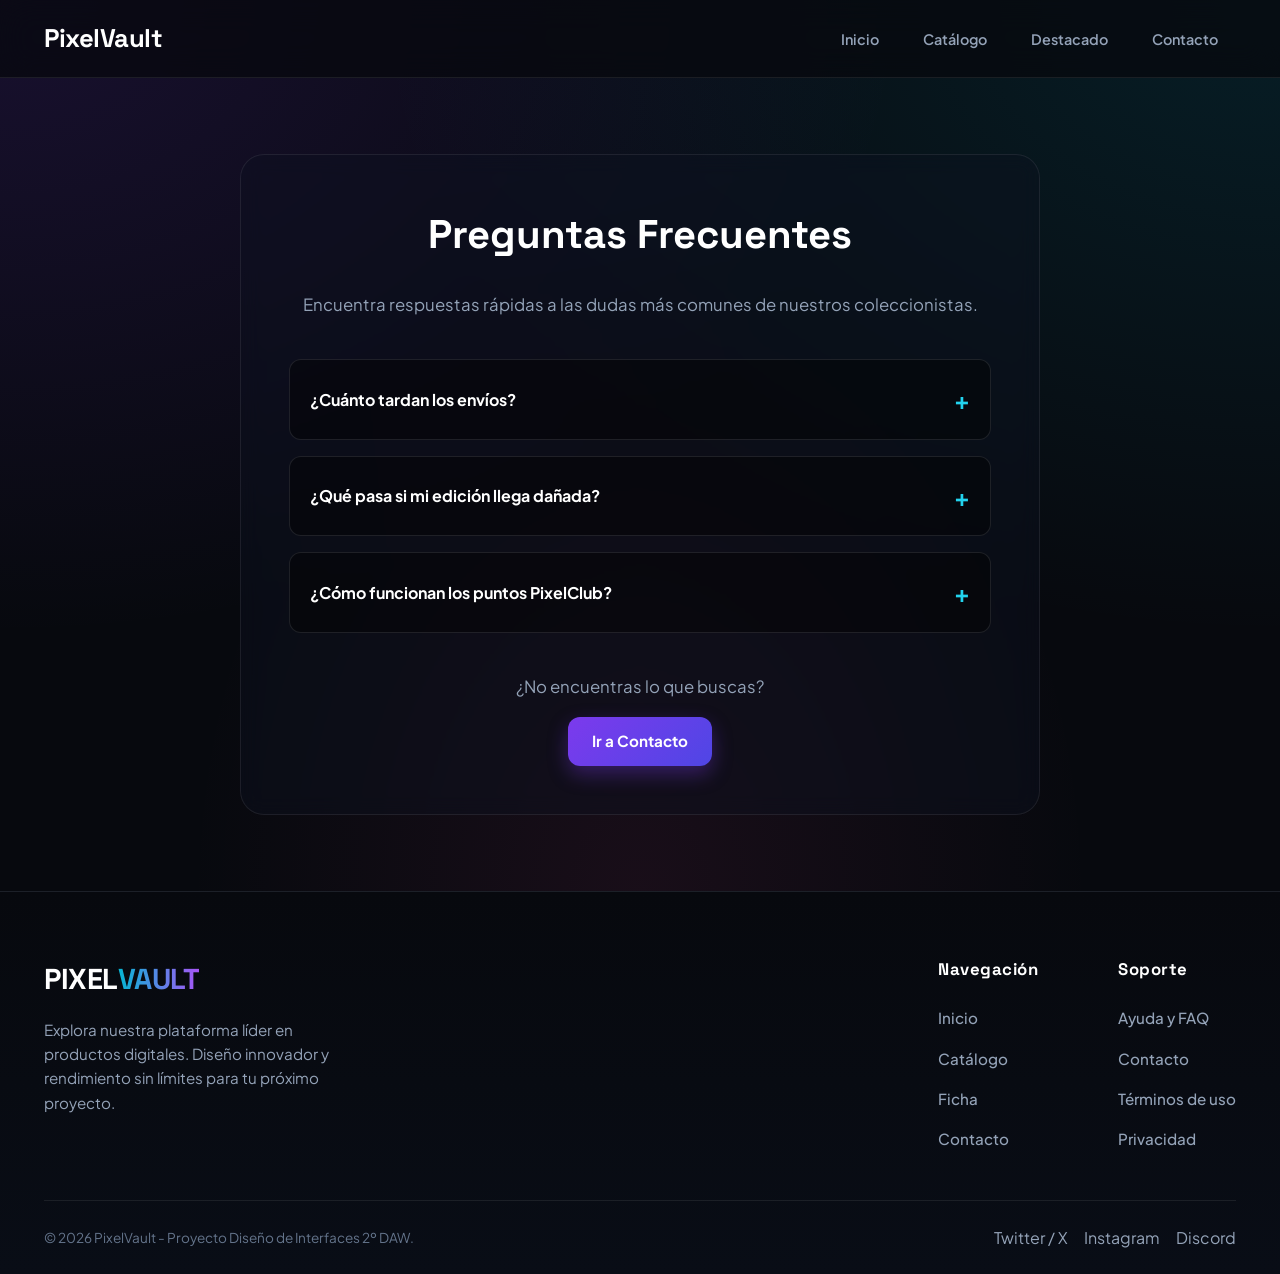
==== ayuda.html @ 0e4078a8 "ultimos cambios realizados" ====
<!DOCTYPE html>
<html lang="es">
<head>
  <meta charset="UTF-8">
  <meta name="viewport" content="width=device-width, initial-scale=1.0">
  <title>PixelVault - Ayuda y FAQ</title>
  <link rel="stylesheet" href="css/main.css">
</head>
<body>

  <header class="header">
    <div class="header__container">
      <a href="index.html" class="header__logo">PixelVault</a>
      <nav aria-label="Navegación principal">
        <ul class="header__nav-list">
          <li><a href="index.html" class="header__nav-link">Inicio</a></li>
          <li><a href="catalogo.html" class="header__nav-link">Catálogo</a></li>
          <li><a href="producto.html" class="header__nav-link">Destacado</a></li>
          <li><a href="contacto.html" class="header__nav-link">Contacto</a></li>
        </ul>
      </nav>
    </div>
  </header>

  
  <main class="main-container">
    <section class="text-section">
      <h1>Preguntas Frecuentes</h1>
      <p style="text-align: center; margin-bottom: 40px;">Encuentra respuestas rápidas a las dudas más comunes de nuestros coleccionistas.</p>

      <details class="faq-item">
        <summary>¿Cuánto tardan los envíos?</summary>
        <p>Todos nuestros envíos express garantizan la entrega en 24/48 horas laborables dentro de la península. Para envíos internacionales, el tiempo estimado es de 3 a 5 días.</p>
      </details>

      <details class="faq-item">
        <summary>¿Qué pasa si mi edición llega dañada?</summary>
        <p>Nuestras cajas cuentan con embalaje anti-golpes de triple capa. Sin embargo, si tu juego sufre algún daño durante el transporte, tienes nuestra Garantía Oficial de 3 Años para un reemplazo inmediato sin coste.</p>
      </details>

      <details class="faq-item">
        <summary>¿Cómo funcionan los puntos PixelClub?</summary>
        <p>Con cada compra acumulas un 5% del valor en puntos PixelClub. Podrás canjear este saldo como descuento en tus futuras reservas o compras dentro de la plataforma.</p>
      </details>

      <div style="text-align: center; margin-top: 40px;">
        <p>¿No encuentras lo que buscas?</p>
        <a href="contacto.html" class="button button--primary">Ir a Contacto</a>
      </div>
    </section>
  </main>
  
 
  <footer class="footer">
    <div class="footer__container">
      
      <div class="footer__top">
        <div class="footer__brand">
          <a href="index.html" class="footer__logo">PIXEL<span>VAULT</span></a>
          <p class="footer__desc">
            Explora nuestra plataforma líder en productos digitales. Diseño innovador y rendimiento sin límites para tu próximo proyecto.
          </p>
        </div>
        
        <div class="footer__links-grid">
          <div class="footer__nav">
            <h4 class="footer__nav-title">Navegación</h4>
            <a href="index.html" class="footer__link">Inicio</a>
            <a href="catalogo.html" class="footer__link">Catálogo</a>
            <a href="producto.html" class="footer__link">Ficha</a>
            <a href="contacto.html" class="footer__link">Contacto</a>
          </div>
          
          <div class="footer__nav">
            <h4 class="footer__nav-title">Soporte</h4>
            <a href="ayuda.html" class="footer__link">Ayuda y FAQ</a>
            <a href="contacto.html" class="footer__link">Contacto</a>
            <a href="terminos.html" class="footer__link">Términos de uso</a>
            <a href="privacidad.html" class="footer__link">Privacidad</a>
          </div>
        </div>
      </div>
      
      <div class="footer__bottom">
        <p class="footer__copy">&copy; 2026 PixelVault - Proyecto Diseño de Interfaces 2º DAW.</p>
        
        <div class="footer__socials">
          <a href="#" class="footer__social-link">Twitter / X</a>
          <a href="#" class="footer__social-link">Instagram</a>
          <a href="#" class="footer__social-link">Discord</a>
        </div>
      </div>
      
    </div>
  </footer>
</body>
</html>
---- css/main.css ----
/* ================= VARIABLES Y RESET ================= */
@import url('https://fonts.googleapis.com/css2?family=Plus+Jakarta+Sans:wght@400;500;600;700&family=Space+Grotesk:wght@700;800&display=swap');

* {
  margin: 0;
  padding: 0;
  box-sizing: border-box;
}

html {
  scroll-behavior: smooth;
}

body {
  font-family: 'Plus Jakarta Sans', system-ui, -apple-system, sans-serif;
  font-size: 16px;
  background-color: #07090e;
  background-image: 
    radial-gradient(at 0% 0%, rgba(124, 58, 237, 0.15) 0px, transparent 50%),
    radial-gradient(at 100% 0%, rgba(6, 182, 212, 0.12) 0px, transparent 50%),
    radial-gradient(at 50% 100%, rgba(236, 72, 153, 0.08) 0px, transparent 50%);
  background-attachment: fixed;
  color: #f8fafc;
  line-height: 1.6;
  min-height: 100vh;
  display: flex;
  flex-direction: column;
}

a { text-decoration: none; color: inherit; }
ul { list-style: none; }
img { max-width: 100%; display: block; }

.main-container {
  width: 100%;
  max-width: 1240px;
  margin: 0 auto;
  padding: 36px 24px;
  flex: 1;
}

/* ================= HEADER ================= */
.header {
  background-color: rgba(7, 9, 14, 0.75);
  backdrop-filter: blur(16px);
  -webkit-backdrop-filter: blur(16px);
  border-bottom: 1px solid rgba(255, 255, 255, 0.08);
  padding: 18px 0;
  position: sticky;
  top: 0;
  z-index: 1000;
}

.header__container {
  max-width: 1240px;
  margin: 0 auto;
  padding: 0 24px;
  display: flex;
  justify-content: space-between;
  align-items: center;
}

.header__logo {
  font-family: 'Space Grotesk', sans-serif;
  font-size: 1.6rem;
  font-weight: 800;
  letter-spacing: -0.5px;
  color: #ffffff;
  display: flex;
  align-items: center;
  gap: 8px;
}

.header__logo span {
  background: linear-gradient(90deg, #06b6d4, #a855f7);
  -webkit-background-clip: text;
  -webkit-text-fill-color: transparent;
}

.header__nav-list {
  display: flex;
  align-items: center;
  gap: 8px;
}

.header__nav-link {
  color: #94a3b8;
  font-weight: 600;
  font-size: 0.9rem;
  padding: 10px 18px;
  border-radius: 10px;
  transition: all 0.2s ease;
}

.header__nav-link:hover {
  color: #ffffff;
  background-color: rgba(255, 255, 255, 0.06);
}

.header__nav-link--active {
  color: #ffffff;
  background: linear-gradient(135deg, #7c3aed 0%, #4f46e5 100%);
  box-shadow: 0 4px 20px rgba(124, 58, 237, 0.45);
}

/* ================= HERO ================= */
.hero {
  position: relative;
  background: 
    radial-gradient(circle at 80% 20%, rgba(6, 182, 212, 0.2), transparent 40%),
    radial-gradient(circle at 20% 80%, rgba(124, 58, 237, 0.25), transparent 45%),
    linear-gradient(145deg, #111827 0%, #090d16 100%);
  border: 1px solid rgba(124, 58, 237, 0.35);
  border-radius: 24px;
  padding: 72px 32px;
  text-align: center;
  margin-bottom: 64px;
  box-shadow: 0 25px 60px rgba(0, 0, 0, 0.65), inset 0 1px 0 rgba(255, 255, 255, 0.1);
}

.hero__tag {
  display: inline-block;
  background: rgba(6, 182, 212, 0.15);
  color: #22d3ee;
  border: 1px solid rgba(6, 182, 212, 0.4);
  padding: 6px 16px;
  border-radius: 99px;
  font-size: 0.75rem;
  font-weight: 800;
  letter-spacing: 1.2px;
  text-transform: uppercase;
  margin-bottom: 24px;
}

.hero__title {
  font-family: 'Space Grotesk', sans-serif;
  font-size: 3.4rem;
  font-weight: 800;
  line-height: 1.1;
  max-width: 820px;
  margin: 0 auto 20px;
  color: #ffffff;
  letter-spacing: -1px;
}

.hero__subtitle {
  font-size: 1.15rem;
  color: #94a3b8;
  max-width: 640px;
  margin: 0 auto 36px;
}

.hero__actions {
  display: flex;
  justify-content: center;
  gap: 16px;
  margin-bottom: 48px;
  flex-wrap: wrap;
}

.hero__stats {
  display: flex;
  justify-content: center;
  gap: 64px;
  padding-top: 32px;
  border-top: 1px solid rgba(255, 255, 255, 0.08);
}

.hero__stat-item {
  display: flex;
  flex-direction: column;
  align-items: center;
}

.hero__stat-number {
  font-family: 'Space Grotesk', sans-serif;
  font-size: 2.2rem;
  font-weight: 800;
  color: #22d3ee;
  line-height: 1.1;
}

.hero__stat-label {
  font-size: 0.85rem;
  color: #94a3b8;
  font-weight: 500;
  text-transform: uppercase;
  letter-spacing: 1px;
  margin-top: 4px;
}

/* ================= BOTONES ================= */
.button {
  display: inline-flex;
  align-items: center;
  justify-content: center;
  padding: 12px 24px;
  border-radius: 12px;
  font-weight: 700;
  font-size: 0.95rem;
  cursor: pointer;
  border: none;
  transition: all 0.25s ease;
}

.button:hover { transform: translateY(-3px); }

.button--primary {
  background: linear-gradient(135deg, #7c3aed 0%, #4f46e5 100%);
  color: #ffffff;
  box-shadow: 0 8px 20px rgba(124, 58, 237, 0.35);
}
.button--primary:hover {
  box-shadow: 0 12px 28px rgba(124, 58, 237, 0.6);
  filter: brightness(1.1);
}

.button--secondary {
  background-color: rgba(6, 182, 212, 0.12);
  color: #22d3ee;
  border: 1px solid rgba(6, 182, 212, 0.35);
}
.button--secondary:hover {
  background-color: #06b6d4;
  color: #07090e;
  box-shadow: 0 8px 20px rgba(6, 182, 212, 0.35);
}

/* ================= SECCIONES Y GRID ================= */
.section { margin-bottom: 80px; }

.section__header {
  display: flex;
  justify-content: space-between;
  align-items: flex-end;
  margin-bottom: 32px;
  flex-wrap: wrap;
  gap: 16px;
}

.section__title {
  font-family: 'Space Grotesk', sans-serif;
  font-size: 2.2rem;
  font-weight: 800;
  color: #ffffff;
  letter-spacing: -0.5px;
}

.section__subtitle {
  color: #94a3b8;
  font-size: 1.05rem;
  margin-top: 8px;
}

.catalog-grid {
  display: grid;
  grid-template-columns: repeat(auto-fit, minmax(300px, 1fr));
  gap: 28px;
}

/* ================= CARDS ================= */
.card {
  background: linear-gradient(180deg, #131c31 0%, #0d1322 100%);
  border: 1px solid rgba(255, 255, 255, 0.08);
  border-radius: 20px;
  overflow: hidden;
  position: relative;
  display: flex;
  flex-direction: column;
  transition: all 0.3s ease;
  box-shadow: 0 10px 30px rgba(0, 0, 0, 0.45);
}
.card:hover {
  transform: translateY(-8px);
  border-color: rgba(34, 211, 238, 0.5);
  box-shadow: 0 20px 40px rgba(0, 0, 0, 0.7), 0 0 25px rgba(6, 182, 212, 0.15);
}
.card--destacada {
  border: 1.5px solid #8b5cf6;
  box-shadow: 0 10px 30px rgba(0,0,0,0.5), 0 0 30px rgba(139, 92, 246, 0.22);
}

.card__image {
  width: 100%;
  height: 220px;
  object-fit: cover;
  border-bottom: 1px solid rgba(255, 255, 255, 0.08);
}


.card__badge {
  position: absolute;
  top: 16px;
  right: 16px;
  padding: 6px 14px;
  border-radius: 20px;
  font-size: 0.75rem;
  font-weight: 800;
  text-transform: uppercase;
  letter-spacing: 0.5px;
  z-index: 10;
  box-shadow: 0 4px 10px rgba(0,0,0,0.3);
}
.card__badge--exclusivo { background: linear-gradient(90deg, #a855f7, #7c3aed); color: white; }
.card__badge--oferta { background: #ef4444; color: white; }
.card__badge--nuevo { background: #06b6d4; color: #07090e; }

.card__body {
  padding: 24px;
  display: flex;
  flex-direction: column;
  flex-grow: 1;
}

.card__meta {
  display: flex;
  justify-content: space-between;
  align-items: center;
  font-size: 0.75rem;
  font-weight: 800;
  margin-bottom: 12px;
}

.card__platform {
  color: #22d3ee;
  background: rgba(6, 182, 212, 0.12);
  padding: 4px 10px;
  border-radius: 6px;
}

.card__rating { color: #fbbf24; font-size: 0.9rem; }

.card__title {
  font-family: 'Space Grotesk', sans-serif;
  font-size: 1.3rem;
  font-weight: 700;
  color: #ffffff;
  line-height: 1.3;
  margin-bottom: 10px;
}


.card__description {
  color: #94a3b8;
  font-size: 0.9rem;
  margin-bottom: 24px;
  line-height: 1.5;
}

.card__footer {
  margin-top: auto;
  display: flex;
  justify-content: space-between;
  align-items: center;
  border-top: 1px solid rgba(255, 255, 255, 0.08);
  padding-top: 20px;
}

.card__price-box {
  display: flex;
  flex-direction: column;
}

.card__old-price {
  color: #64748b;
  font-size: 0.8rem;
  text-decoration: line-through;
  font-weight: 500;
}

.card__price {
  color: #22d3ee;
  font-size: 1.4rem;
  font-weight: 800;
  font-family: 'Space Grotesk', sans-serif;
}


.features-bar {
  display: grid;
  grid-template-columns: repeat(auto-fit, minmax(250px, 1fr));
  gap: 32px;
  background: rgba(13, 19, 34, 0.6);
  border: 1px solid rgba(255, 255, 255, 0.08);
  border-radius: 24px;
  padding: 40px;
  backdrop-filter: blur(10px);
}

.features-bar__item {
  display: flex;
  align-items: flex-start;
  gap: 16px;
}

.features-bar__icon {
  font-size: 2rem;
  background: rgba(255, 255, 255, 0.03);
  padding: 12px;
  border-radius: 16px;
  border: 1px solid rgba(255, 255, 255, 0.05);
}

.features-bar__title {
  color: #ffffff;
  font-family: 'Space Grotesk', sans-serif;
  font-size: 1.15rem;
  margin-bottom: 6px;
}

.features-bar__text {
  color: #94a3b8;
  font-size: 0.9rem;
  line-height: 1.5;
}


.footer {
  background: linear-gradient(180deg, #07090e 0%, #090d16 100%);
  border-top: 1px solid rgba(255, 255, 255, 0.08);
  padding: 64px 0 24px;
  margin-top: auto;
}

.footer__container {
  width: 100%;
  max-width: 1240px;
  margin: 0 auto;
  padding: 0 24px;
}

.footer__top {
  display: flex;
  flex-wrap: wrap;
  justify-content: space-between;
  gap: 48px;
  margin-bottom: 48px;
}

.footer__brand { max-width: 320px; }

.footer__logo {
  font-family: 'Space Grotesk', sans-serif;
  font-size: 1.8rem;
  font-weight: 800;
  letter-spacing: -0.5px;
  color: #ffffff;
  display: flex;
  align-items: center;
  margin-bottom: 16px;
}

.footer__logo span {
  background: linear-gradient(90deg, #06b6d4, #a855f7);
  -webkit-background-clip: text;
  -webkit-text-fill-color: transparent;
}

.footer__desc { color: #94a3b8; font-size: 0.95rem; line-height: 1.6; }

.footer__links-grid {
  display: flex;
  gap: 80px;
  flex-wrap: wrap;
}

.footer__nav {
  display: flex;
  flex-direction: column;
  gap: 16px;
}

.footer__nav-title {
  color: #ffffff;
  font-family: 'Space Grotesk', sans-serif;
  font-weight: 700;
  font-size: 1.05rem;
  letter-spacing: 0.5px;
  margin-bottom: 8px;
}

.footer__link {
  color: #94a3b8;
  font-size: 0.95rem;
  font-weight: 500;
  transition: all 0.2s ease;
}

.footer__link:hover { color: #22d3ee; transform: translateX(4px); }

.footer__bottom {
  border-top: 1px solid rgba(255, 255, 255, 0.08);
  padding-top: 24px;
  display: flex;
  justify-content: space-between;
  align-items: center;
  flex-wrap: wrap;
  gap: 16px;
}

.footer__copy { color: #64748b; font-size: 0.85rem; }

.footer__socials { display: flex; gap: 16px; }

.footer__social-link { color: #94a3b8; transition: color 0.2s ease; }
.footer__social-link:hover { color: #a855f7; }


@media (max-width: 900px) {
  .hero__title { font-size: 2.5rem; }
  .hero__stats { gap: 32px; flex-wrap: wrap; }
  .header__nav-list { display: none; /* Menú hamburguesa necesario en el futuro */ }
}

@media (max-width: 600px) {
  .hero__title { font-size: 2rem; }
  .section__header { flex-direction: column; align-items: flex-start; }
  .footer__top { flex-direction: column; }
  .footer__links-grid { gap: 40px; flex-direction: column; }
  .footer__bottom { flex-direction: column; text-align: center; }
}

.product-detail {
  display: grid;
  grid-template-columns: 1fr 1fr;
  gap: 48px;
  align-items: start;
  background: rgba(13, 19, 34, 0.5);
  border: 1px solid rgba(124, 58, 237, 0.2);
  border-radius: 24px;
  padding: 40px;
  margin: 40px 0;
  backdrop-filter: blur(10px);
}

.product-detail__image {
  width: 100%;
  border-radius: 16px;
  box-shadow: 0 20px 40px rgba(0, 0, 0, 0.5), 0 0 30px rgba(124, 58, 237, 0.15);
  object-fit: cover;
}

.product-detail__info {
  display: flex;
  flex-direction: column;
  gap: 20px;
}


.product-detail__info .card__title {
  font-size: 2.5rem;
  margin: 0;
  line-height: 1.2;
}

.product-detail__info .card__price {
  font-size: 2.2rem;
  margin: 0;
}

.product-detail__info .card__description {
  font-size: 1.1rem;
  color: #94a3b8;
  line-height: 1.7;
}


.product-detail__info ul {
  list-style: none;
  padding: 20px;
  margin: 10px 0;
  background: rgba(0, 0, 0, 0.4);
  border-radius: 12px;
  border: 1px solid rgba(255, 255, 255, 0.05);
}

.product-detail__info ul li {
  padding: 12px 0;
  border-bottom: 1px solid rgba(255, 255, 255, 0.05);
  color: #cbd5e1;
  font-size: 1.05rem;
}

.product-detail__info ul li:last-child {
  border-bottom: none;
}

.product-detail__info ul li strong {
  color: #fff;
  display: inline-block;
  min-width: 100px;
}

/* Contenedor de los botones */
.product-detail__info > div:last-child {
  display: flex;
  gap: 16px;
  margin-top: 10px;
}

/* Ajustes para móviles */
@media (max-width: 900px) {
  .product-detail {
    grid-template-columns: 1fr;
    padding: 24px;
    gap: 32px;
  }
  
  .product-detail__info .card__title {
    font-size: 2rem;
  }
  
  .product-detail__info > div:last-child {
    flex-direction: column;
  }
}

.contact-section {
  background: rgba(13, 19, 34, 0.5);
  border: 1px solid rgba(124, 58, 237, 0.2);
  border-radius: 24px;
  padding: 40px;
  margin: 40px auto;
  max-width: 600px;
  backdrop-filter: blur(10px);
}

.contact-form {
  display: flex;
  flex-direction: column;
  gap: 20px;
  margin-top: 24px;
}

.form-group {
  display: flex;
  flex-direction: column;
  gap: 8px;
}

.form-group label {
  color: #cbd5e1;
  font-weight: 600;
  font-size: 0.95rem;
}

.form-group input,
.form-group textarea {
  background: rgba(0, 0, 0, 0.4);
  border: 1px solid rgba(255, 255, 255, 0.1);
  border-radius: 8px;
  padding: 12px 16px;
  color: #fff;
  font-family: inherit;
  font-size: 1rem;
  transition: all 0.3s ease;
}

.form-group input:focus,
.form-group textarea:focus {
  outline: none;
  border-color: #22d3ee;
  background: rgba(0, 0, 0, 0.6);
  box-shadow: 0 0 10px rgba(34, 211, 238, 0.2);
}

.text-section {
  background: rgba(13, 19, 34, 0.4);
  border: 1px solid rgba(255, 255, 255, 0.08);
  border-radius: 24px;
  padding: 48px;
  margin: 40px auto;
  max-width: 800px;
  backdrop-filter: blur(10px);
}

.text-section h1 {
  font-family: 'Space Grotesk', sans-serif;
  font-size: 2.5rem;
  color: #ffffff;
  margin-bottom: 24px;
  text-align: center;
}

.text-section h2 {
  font-family: 'Space Grotesk', sans-serif;
  font-size: 1.5rem;
  color: #22d3ee;
  margin-top: 32px;
  margin-bottom: 16px;
}

.text-section p, .text-section ul {
  color: #94a3b8;
  margin-bottom: 16px;
  font-size: 1.05rem;
  line-height: 1.7;
}

.text-section ul {
  padding-left: 24px;
}

/* Acordeón para las FAQ */
.faq-item {
  background: rgba(0, 0, 0, 0.4);
  border: 1px solid rgba(255, 255, 255, 0.1);
  border-radius: 12px;
  margin-bottom: 16px;
  overflow: hidden;
  transition: all 0.3s ease;
}

.faq-item summary {
  padding: 20px;
  font-weight: 700;
  color: #ffffff;
  cursor: pointer;
  list-style: none; 
  display: flex;
  justify-content: space-between;
  align-items: center;
}

.faq-item summary::-webkit-details-marker {
  display: none; 
}

.faq-item summary:after {
  content: "+";
  color: #22d3ee;
  font-size: 1.5rem;
}

.faq-item[open] summary:after {
  content: "-";
  color: #a855f7;
}

.faq-item p {
  padding: 0 20px 20px;
  margin: 0;
  border-top: 1px solid rgba(255, 255, 255, 0.05);
  padding-top: 16px;
}

.text-section {
  background: rgba(13, 19, 34, 0.4);
  border: 1px solid rgba(255, 255, 255, 0.08);
  border-radius: 24px;
  padding: 48px;
  margin: 40px auto;
  max-width: 800px;
  backdrop-filter: blur(10px);
}

.text-section h1 {
  font-family: 'Space Grotesk', sans-serif;
  font-size: 2.5rem;
  color: #ffffff;
  margin-bottom: 24px;
  text-align: center;
}

.text-section h2 {
  font-family: 'Space Grotesk', sans-serif;
  font-size: 1.5rem;
  color: #22d3ee;
  margin-top: 32px;
  margin-bottom: 16px;
}

.text-section p, .text-section ul {
  color: #94a3b8;
  margin-bottom: 16px;
  font-size: 1.05rem;
  line-height: 1.7;
}

.text-section ul {
  padding-left: 24px;
}

/* Acordeón para las FAQ */
.faq-item {
  background: rgba(0, 0, 0, 0.4);
  border: 1px solid rgba(255, 255, 255, 0.1);
  border-radius: 12px;
  margin-bottom: 16px;
  overflow: hidden;
  transition: all 0.3s ease;
}

.faq-item summary {
  padding: 20px;
  font-weight: 700;
  color: #ffffff;
  cursor: pointer;
  list-style: none; 
  display: flex;
  justify-content: space-between;
  align-items: center;
}

.faq-item summary::-webkit-details-marker {
  display: none; 
}

.faq-item summary:after {
  content: "+";
  color: #22d3ee;
  font-size: 1.5rem;
}

.faq-item[open] summary:after {
  content: "-";
  color: #a855f7;
}

.faq-item p {
  padding: 0 20px 20px;
  margin: 0;
  border-top: 1px solid rgba(255, 255, 255, 0.05);
  padding-top: 16px;
}
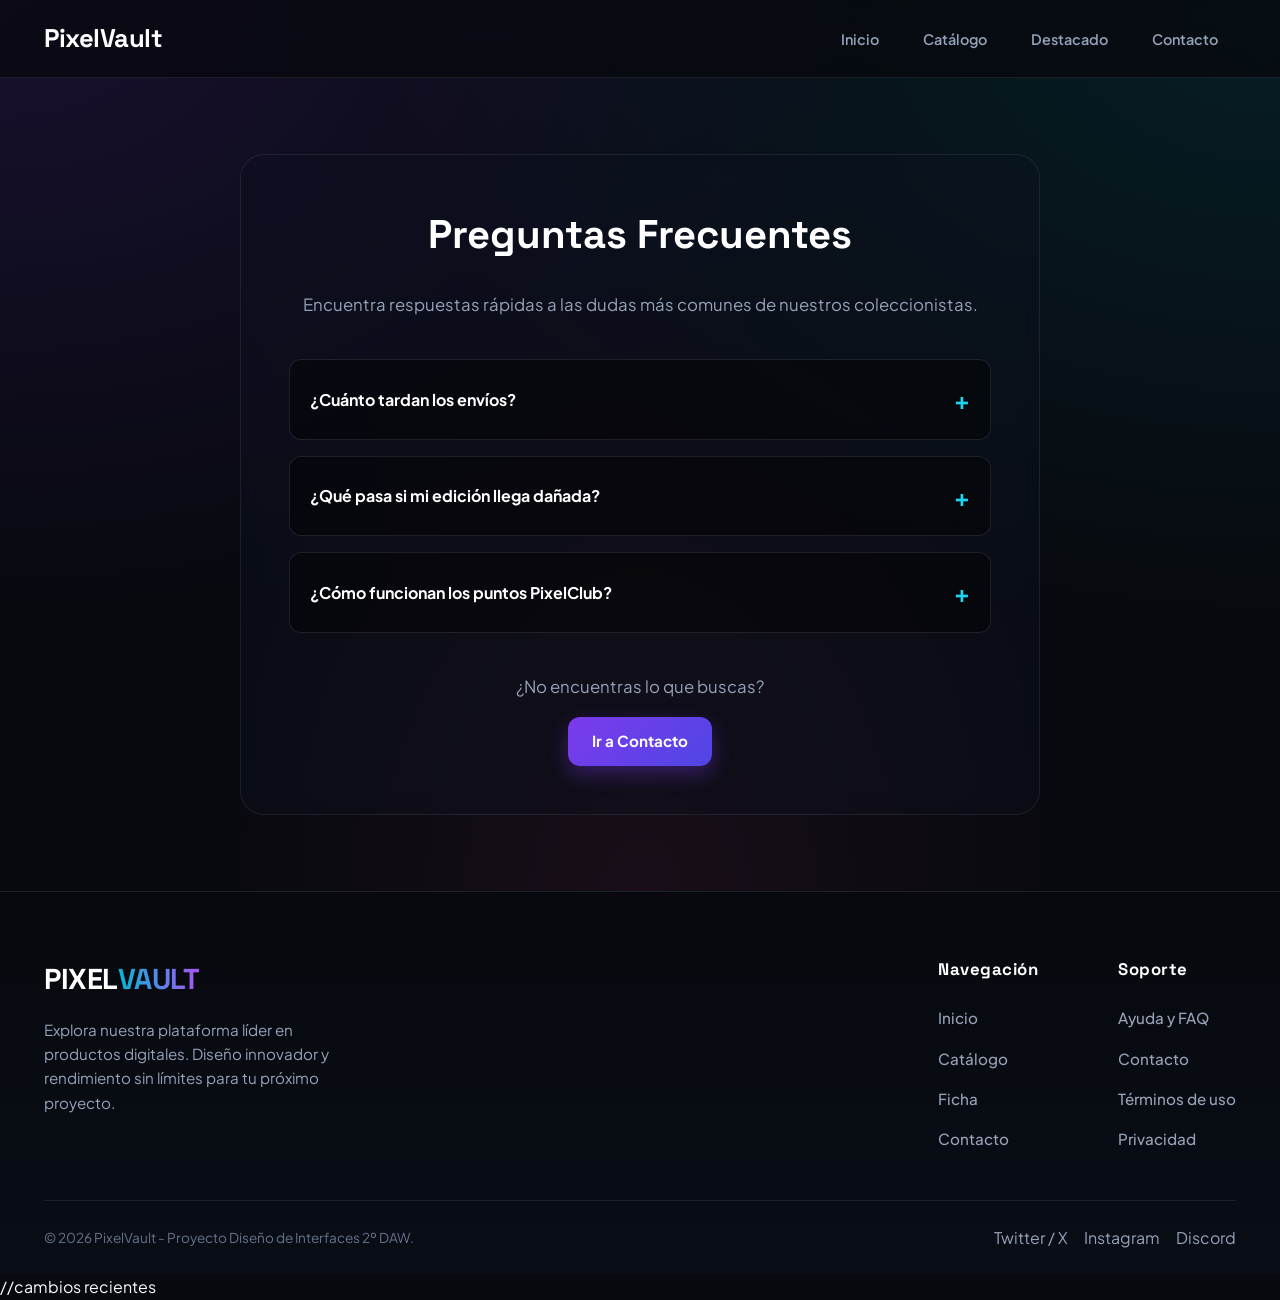
==== commit 887ed07b: "cambios en la estructura" ====
--- a/ayuda.html
+++ b/ayuda.html
@@ -94,4 +94,6 @@
     </div>
   </footer>
 </body>
-</html>+</html>
+
+//cambios recientes
